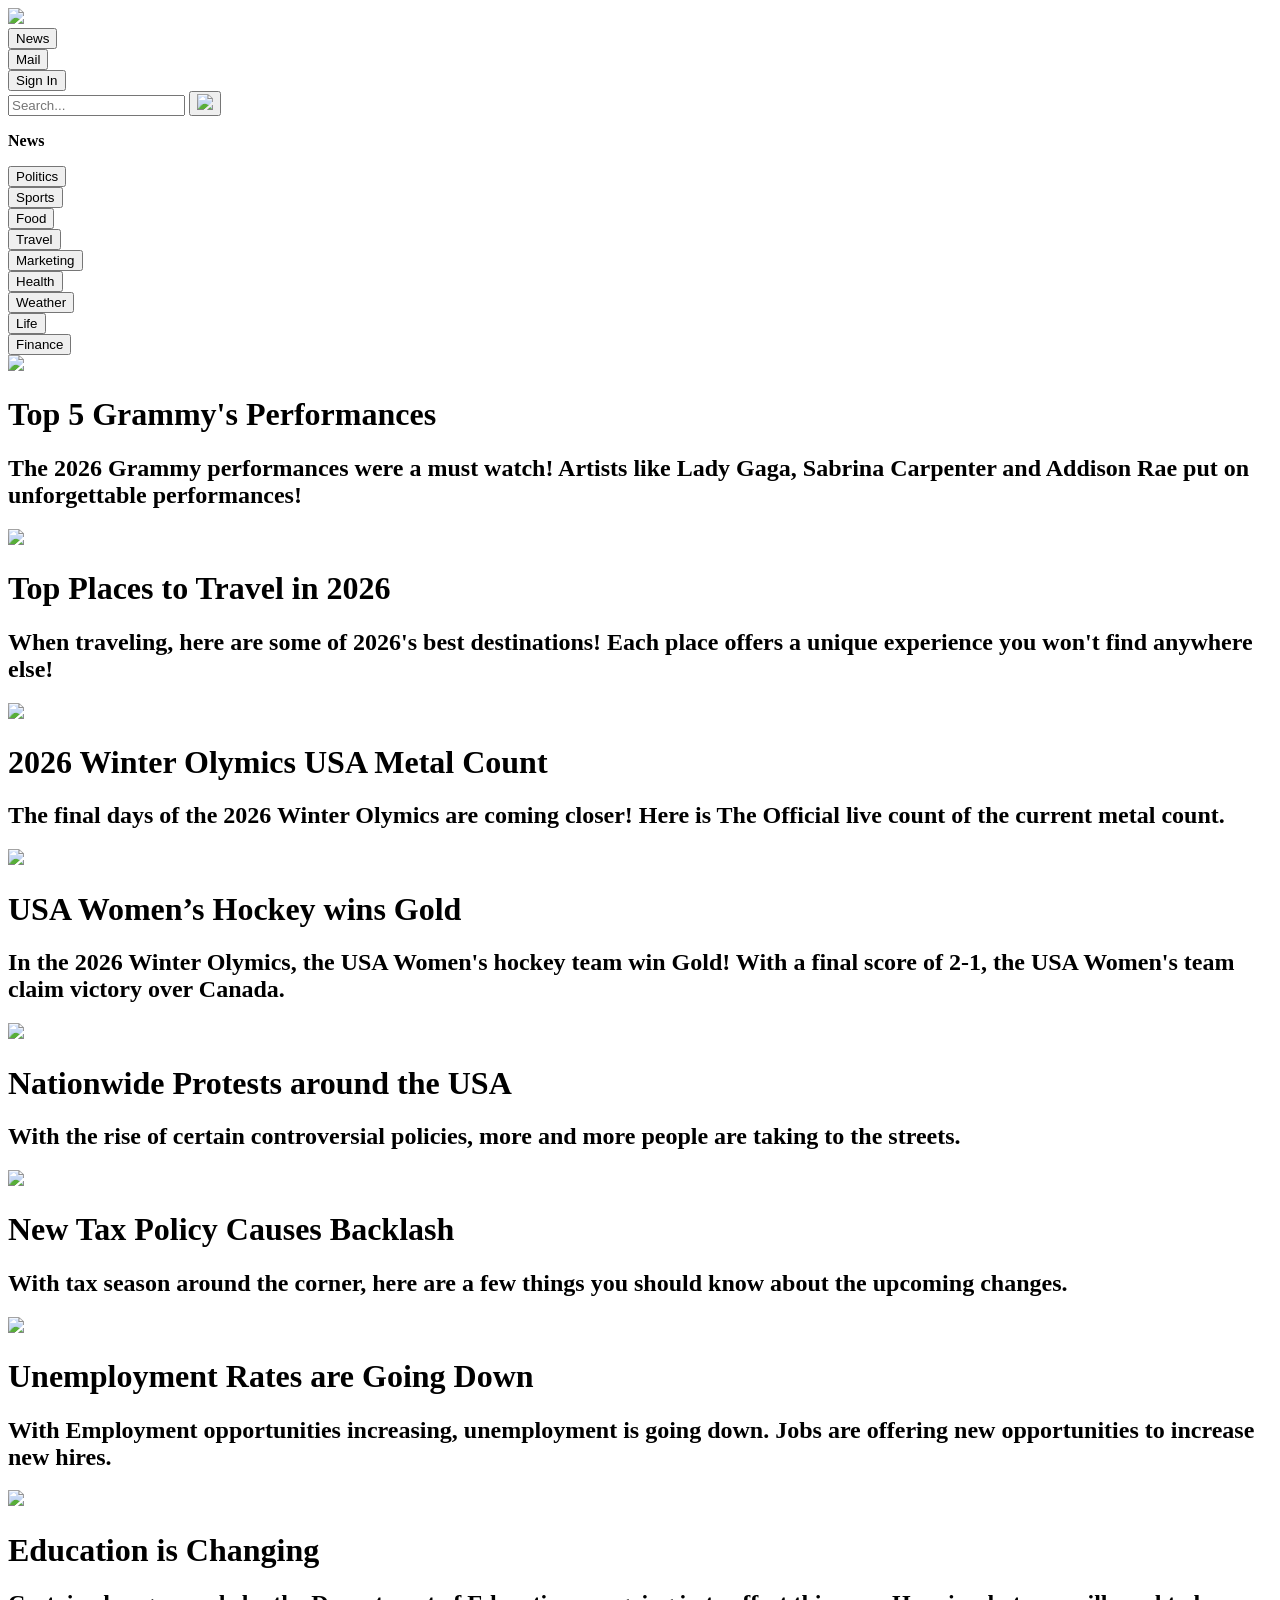
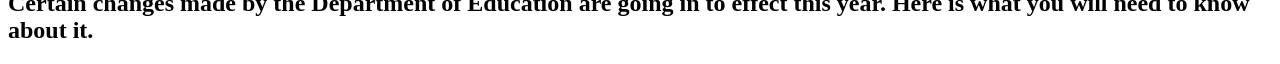
==== index.html @ b049c0b7 "Create index.html" ====
<!DOCTYPE html>
<html>
  <head>
    <meta charset="UTF-8">
    <meta name="viewport" content="width=device-width, initial-scale=1.0">
    <title>Yahoo!</title>
    <link href="style.css" rel="stylesheet" type="text/css" media="all">
 </head>
  

  
  <body>

    <div class="header"> 
        <div class="headertitle"><img src="images/yahoologo.png" height=50px></div>
        <div class="headerbutton"> <button class="button1"> News</button></div>
        <div class="headerbutton"> <button class="button1">Mail</button></div>
        <div class="headericon"><button class="button1">Sign In</button></div>
    </div>


<div class="searchbar">
        <div class="search-container">
          <input type="text" placeholder="Search...">
          <button class="button2"> <img src="images/search.png"> </button>
        </div>
</div>

            <div class="newsselection">
                    <p> <b>News</b></p>
                    
                    <button class="button3">Politics</button>
                    <br>
                    <button class="button3">Sports</button>
                    <br>
                    <button class="button3">Food</button>
                    <br>
                    <button class="button3">Travel</button>
                    <br>
                    <button class="button3">Marketing</button>
                    <br>
                    <button class="button3">Health</button>
                    <br>
                    <button class="button3">Weather</button>
                    <br>
                    <button class="button3">Life</button>
                    <br>
                    <button class="button3">Finance</button>
                    <br>
                  </div>

<div class="content">
      <div class="trendingsection">
      <div class="imagediv"> <img src="images/trending1.png"width=100%> </div>
        <div class="headingdiv"> <h1> <b> Top 5 Grammy's Performances </b></h1> </div>
         <div class="textdiv"> <h2>The 2026 Grammy performances were a must watch! Artists like Lady Gaga, Sabrina Carpenter and Addison Rae put on unforgettable performances!</h2></div>
    </div>
      <div class="trendingsection">
      <div class="imagediv"> <img src="images/trending2.png"width=100%> </div>
        <div class="headingdiv"> <h1> <b> Top Places to Travel in 2026</b></h1> </div>
        <div class="textdiv"><h2>When traveling, here are some of 2026's best destinations! Each place offers a unique experience you won't find anywhere else!</h2> </div>
    </div>
      <div class="trendingsection">
     <div class="imagediv"> <img src="images/trending3.png" width=100%> </div>
        <div class="headingdiv"> <h1> <b>2026 Winter Olymics USA Metal Count</b></h1> </div>
        <div class="textdiv"> <h2>The final days of the 2026 Winter Olymics are coming closer! Here is The Official live count of the current metal count. </h2></div>
    </div>
      <div class="trendingsection">
      <div class="imagediv"> <img src="images/trending4.png"width=100%> </div>
        <div class="headingdiv"><h1><b> USA Women’s Hockey wins Gold</b></h1></div>
        <div class="textdiv"> <h2>In the 2026 Winter Olymics, the USA Women's hockey team win Gold! With a final score of 2-1, the USA Women's team claim victory over Canada.</h2> </div>
    </div>
      <div class="trendingsection">
      <div class="imagediv"> <img src="images/trending5.png"width=100%> </div>
        <div class="headingdiv"><h1><b> Nationwide Protests around the USA</b></h1></div>
        <div class="textdiv"> <h2>With the rise of certain controversial policies, more and more people are taking to the streets.</h2> </div>
    </div>
      <div class="trendingsection">
      <div class="imagediv"> <img src="images/trending6.png"width=100%> </div>
        <div class="headingdiv"><h1><b>New Tax Policy Causes Backlash</b></h1></div>
        <div class="textdiv"> <h2>With tax season around the corner, here are a few things you should know about the upcoming changes.</h2> </div>
    </div>
      <div class="trendingsection">
      <div class="imagediv"> <img src="images/trending7.png"width=100%> </div>
      <div class="headingdiv"><h1><b>Unemployment Rates are Going Down</b></h1> </div>
        <div class="textdiv"> <h2>With Employment opportunities increasing, unemployment is going down. Jobs are offering new opportunities to increase new hires.</h2></div>
    </div>
      <div class="trendingsection">
      <div class="imagediv"> <img src="images/trending8.png"width=100%> </div>
      <div class="headingdiv"><h1><b>Education is Changing</b></h1> </div>
        <div class="textdiv"> <h2>Certain changes made by the Department of Education are going in to effect this year. Here is what you will need to know about it.</h2> </div>
            </div>

</div>








</body>

</html>
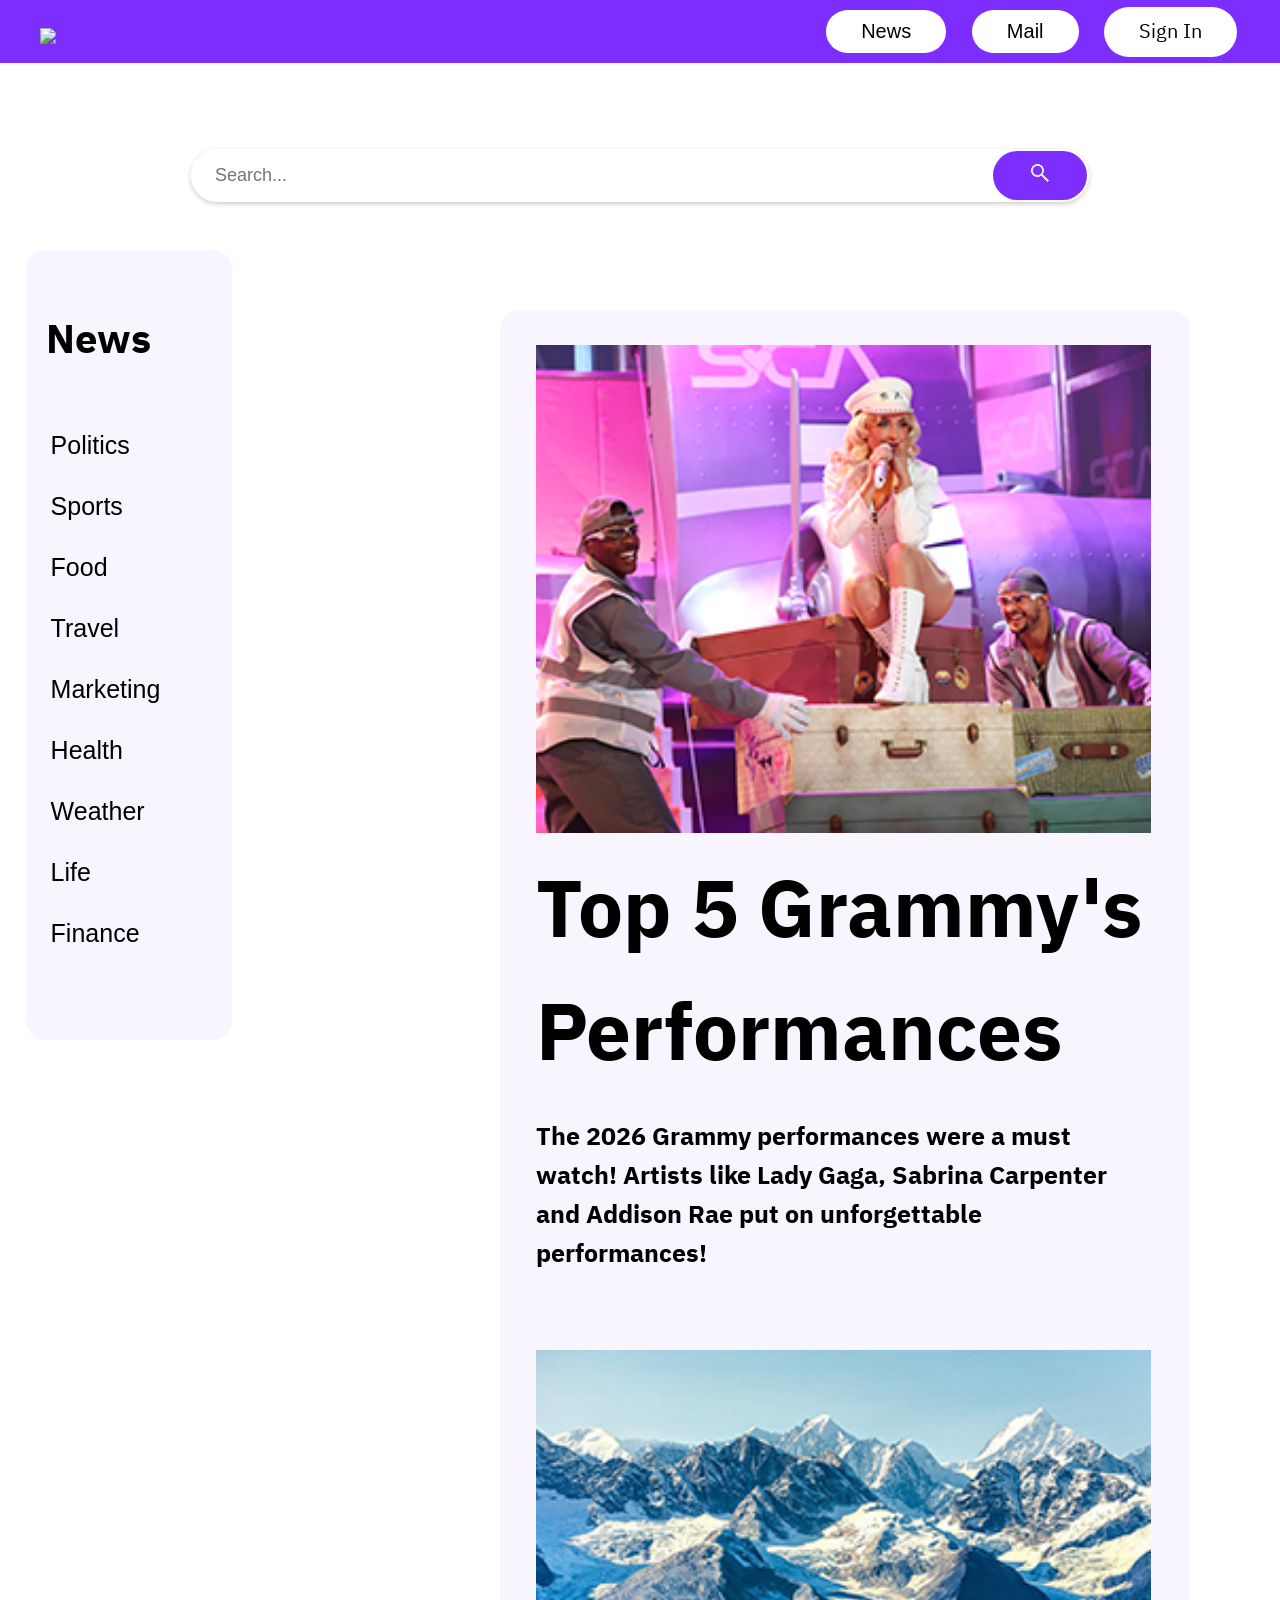
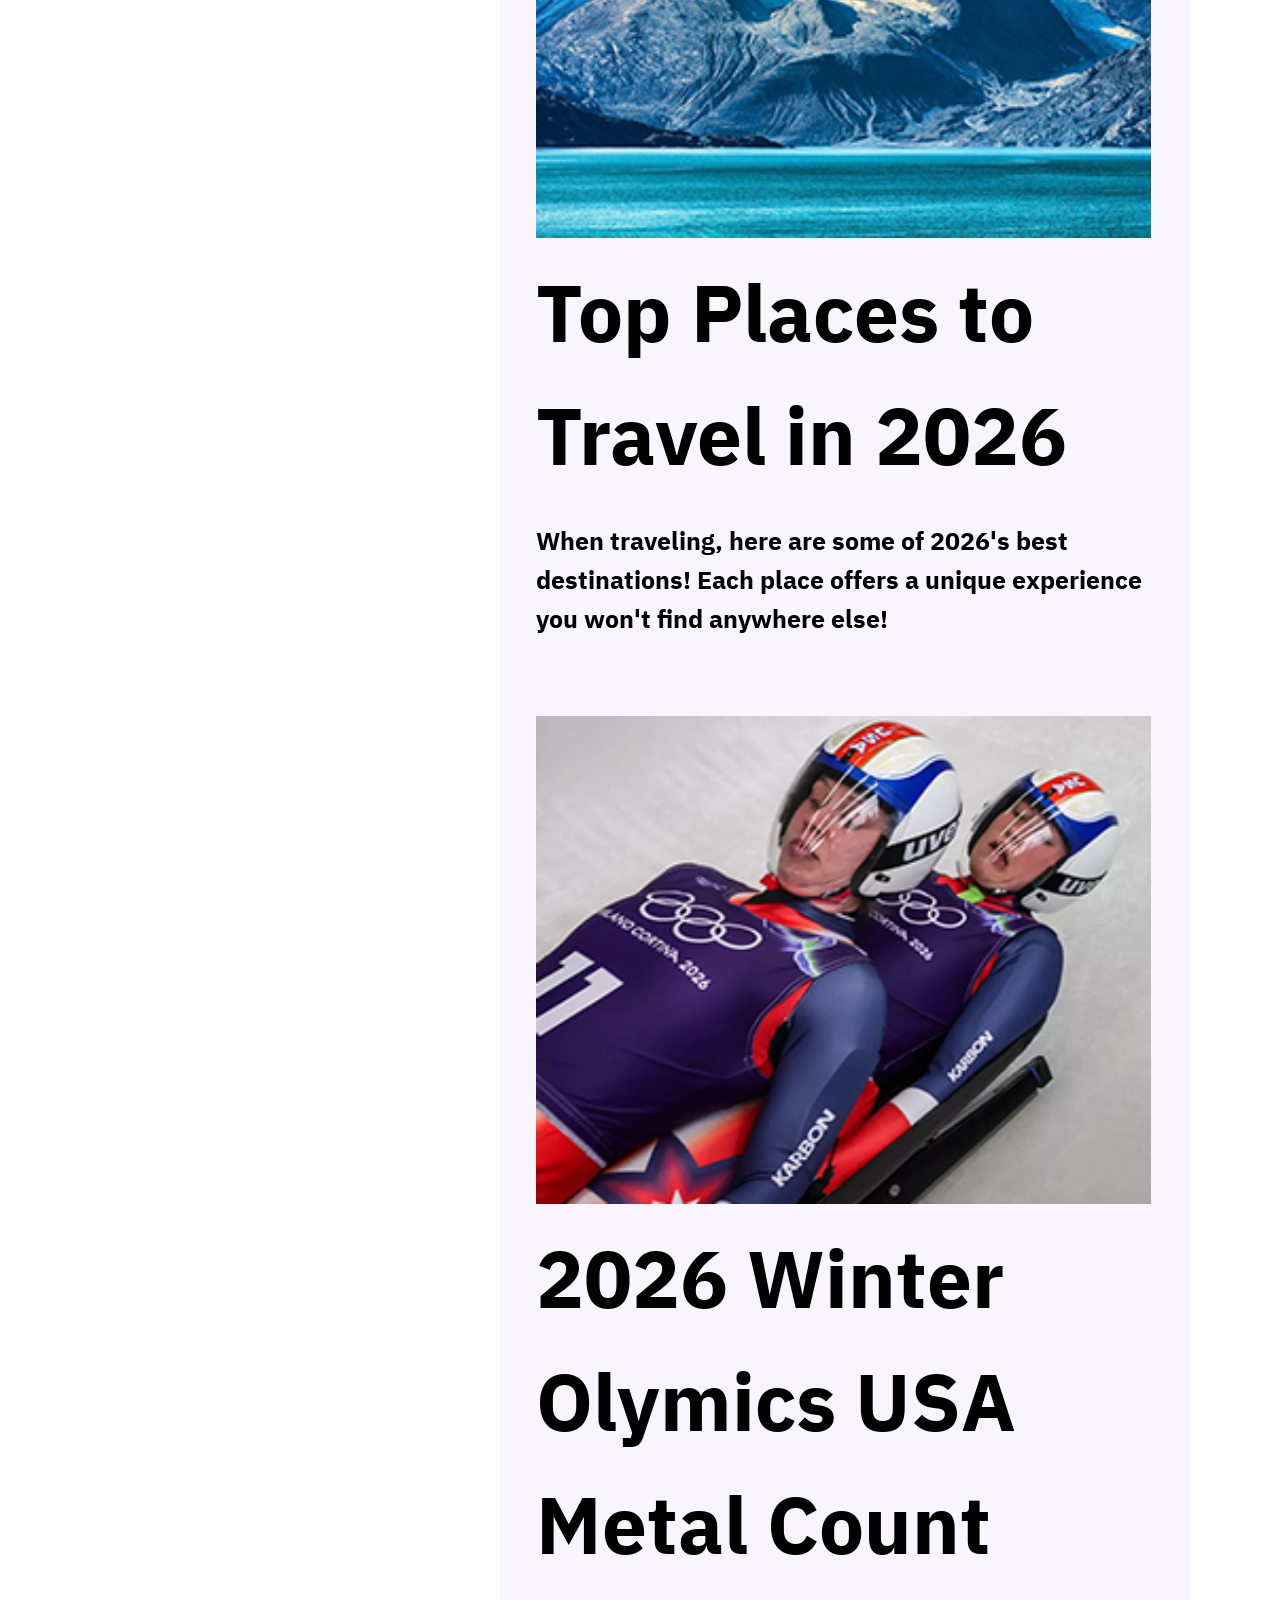
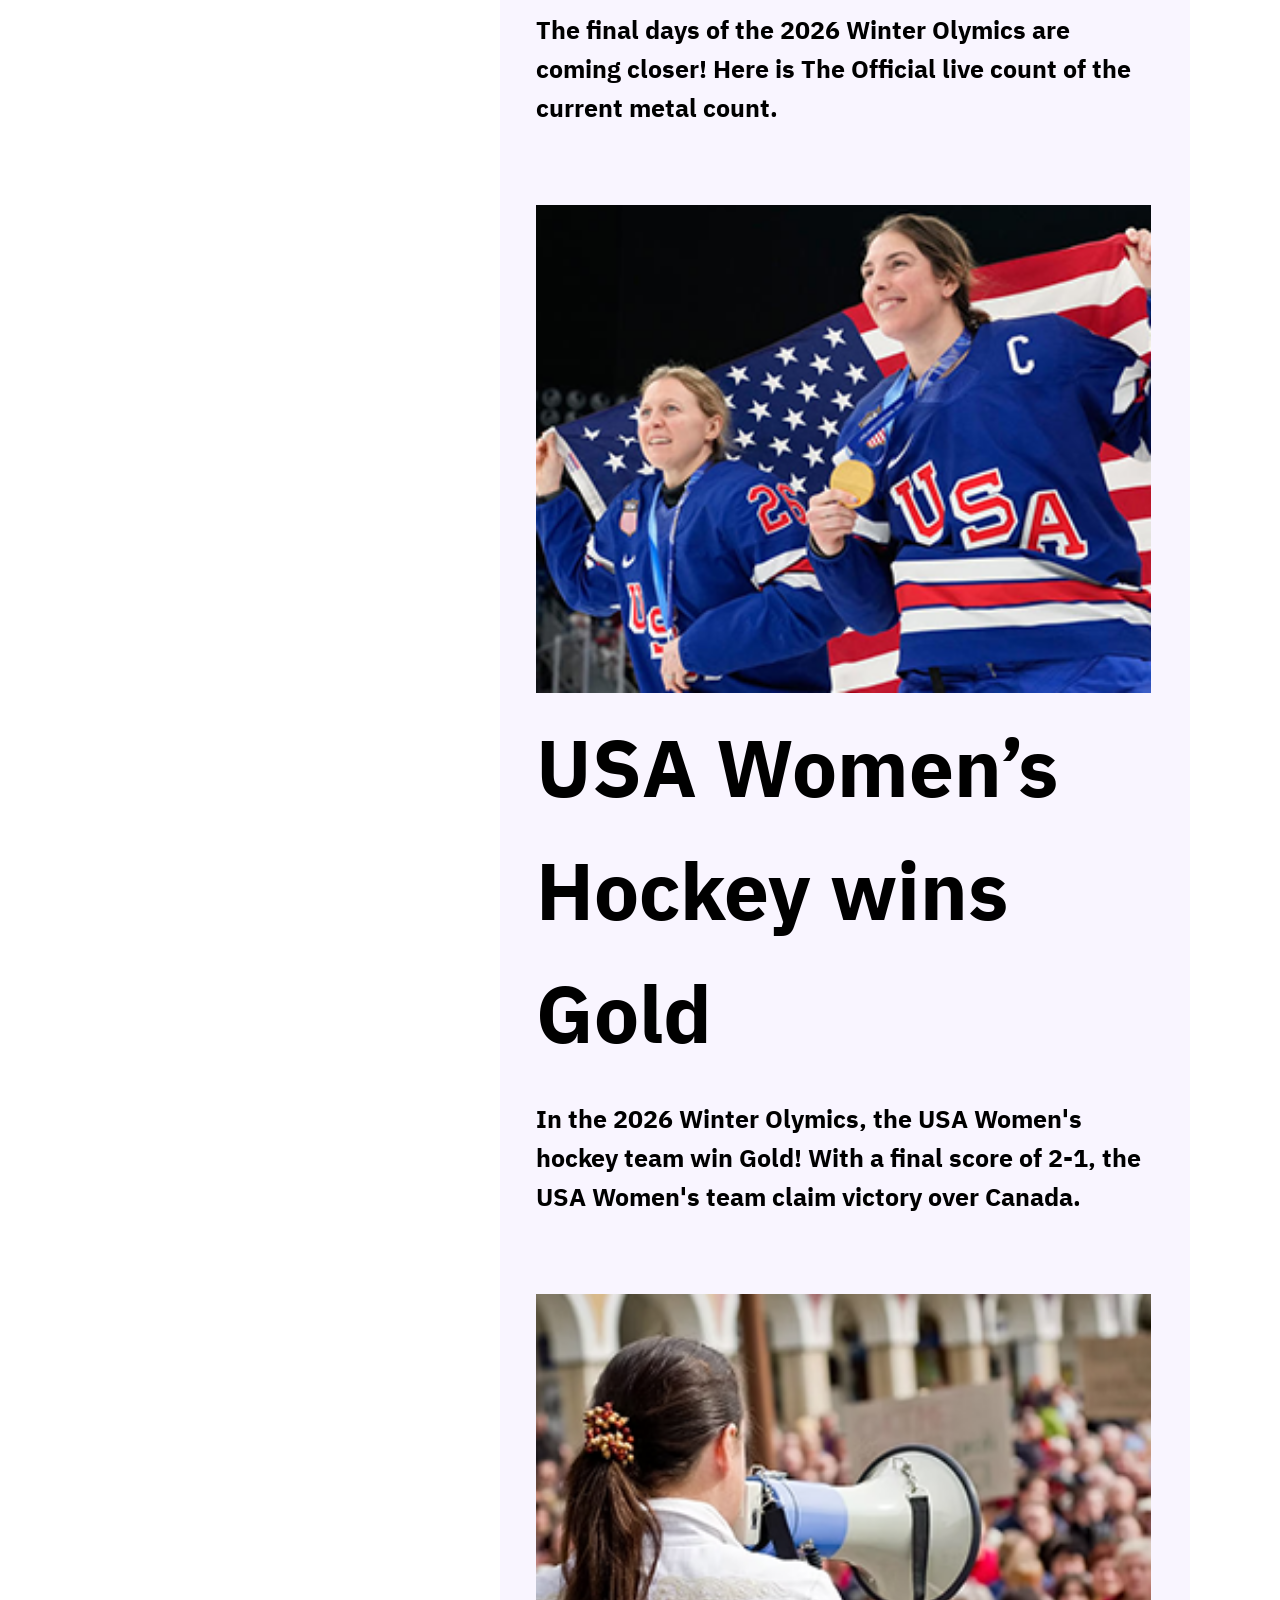
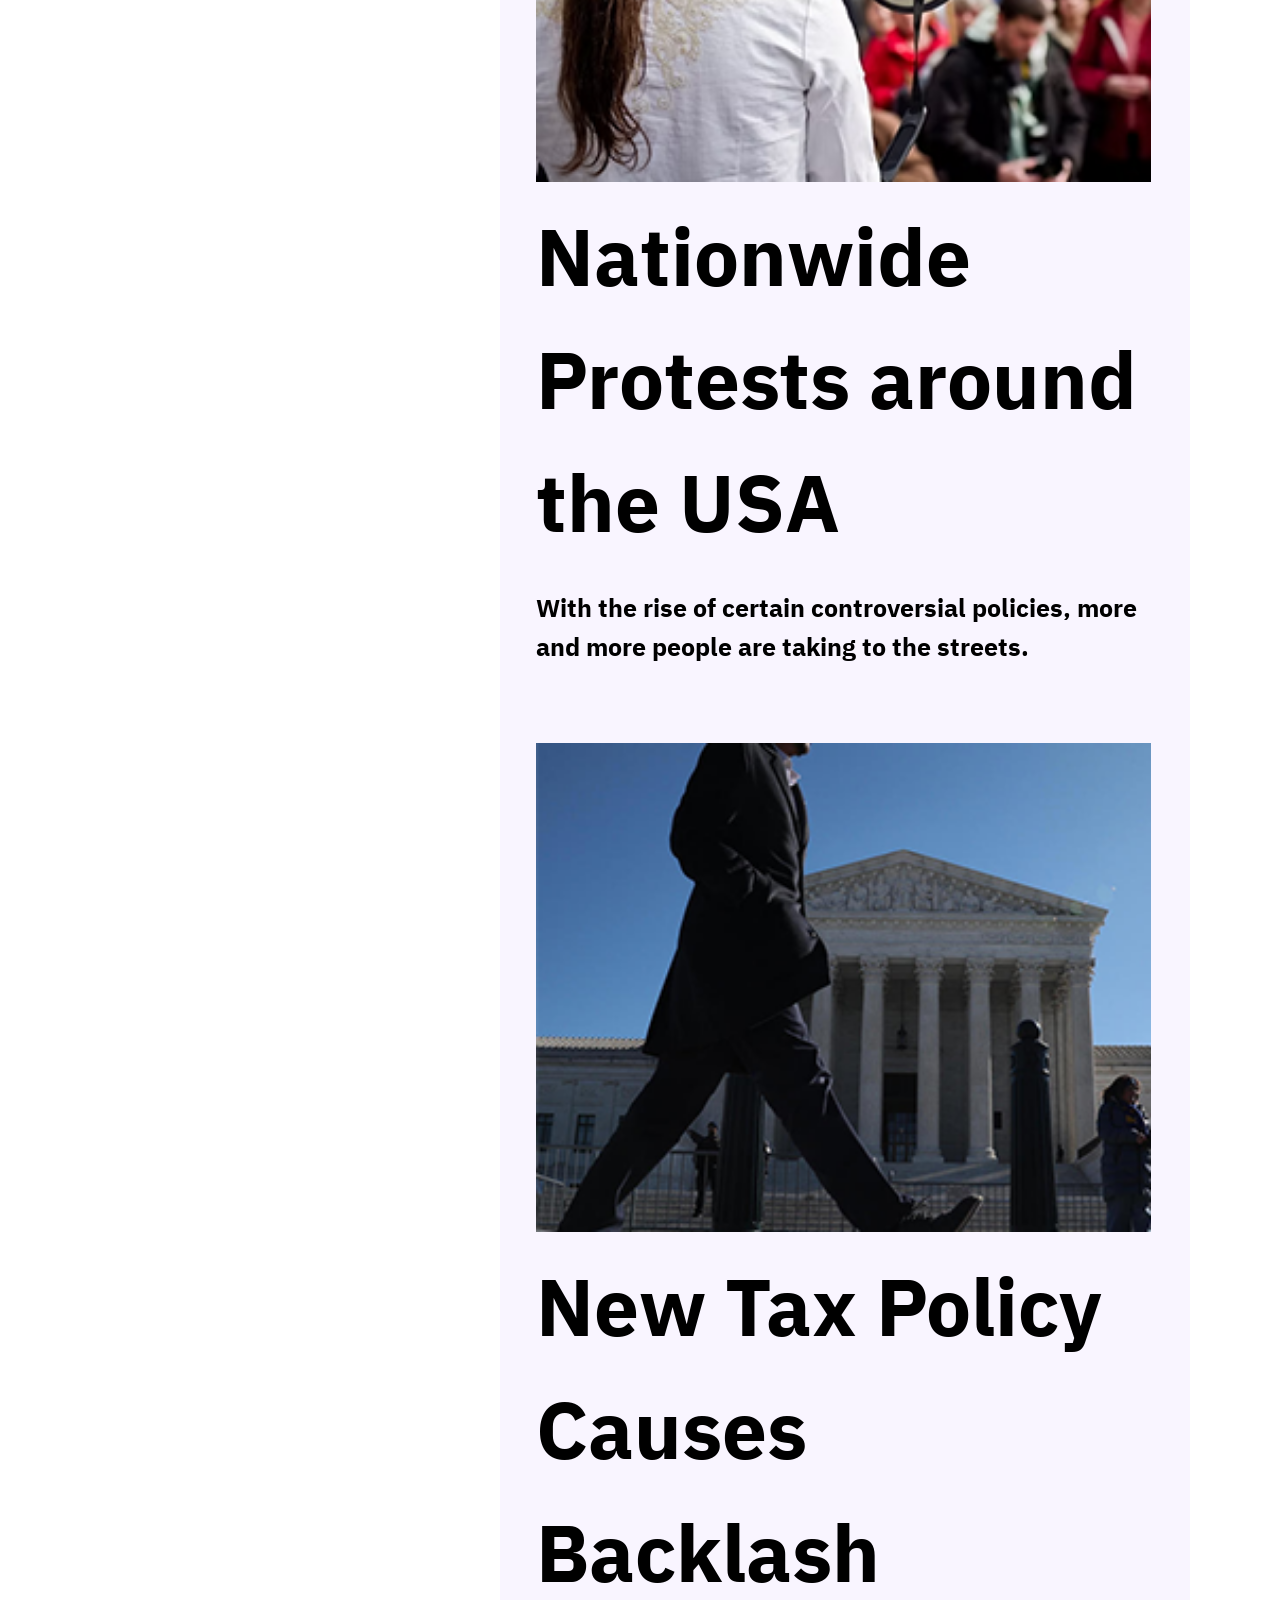
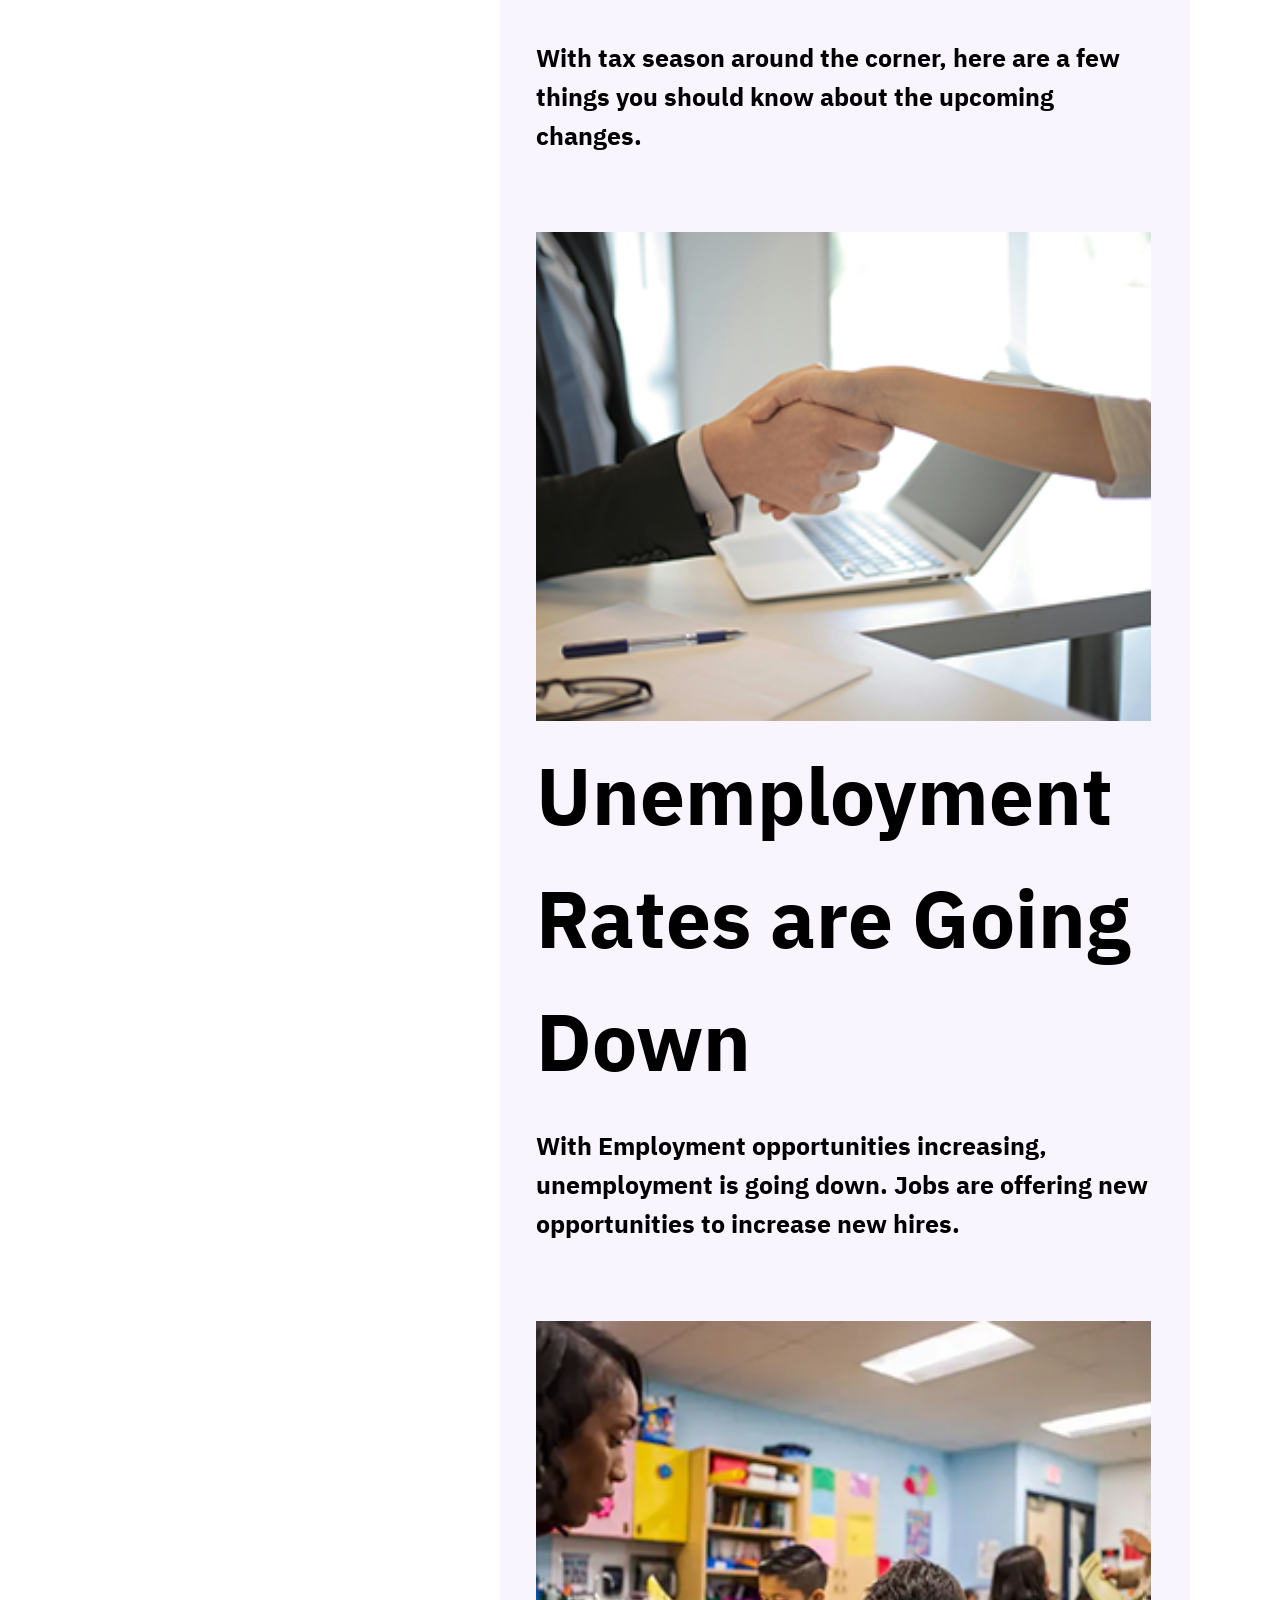
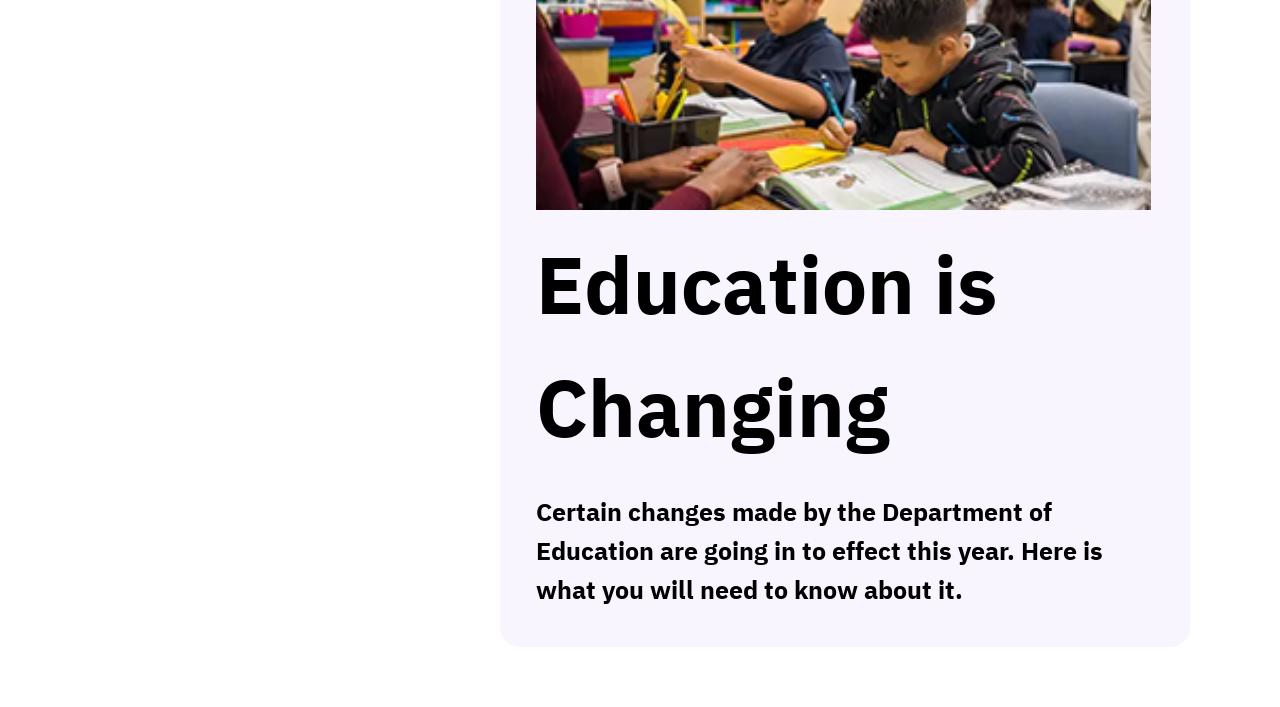
==== commit c7694089: "Replace Sign In button with a link to signup.html" ====
--- a/index.html
+++ b/index.html
@@ -1,4 +1,4 @@
-<!DOCTYPE html>
+ <!DOCTYPE html>
 <html>
   <head>
     <meta charset="UTF-8">
@@ -15,7 +15,7 @@
         <div class="headertitle"><img src="images/yahoologo.png" height=50px></div>
         <div class="headerbutton"> <button class="button1"> News</button></div>
         <div class="headerbutton"> <button class="button1">Mail</button></div>
-        <div class="headericon"><button class="button1">Sign In</button></div>
+        <div class="headericon"> <a ref= "https://github.com/l1ttle-birdy/yahoo-final/blob/main/signup.html" class="button1"> Sign In </a></div>
     </div>
 
 
@@ -102,4 +102,4 @@
 
 </body>
 
-</html>+</html>
--- a/style.css
+++ b/style.css
@@ -0,0 +1,266 @@
+@import url('https://fonts.googleapis.com/css2?family=IBM+Plex+Sans+Devanagari:wght@100;200;300;400;500;600;700&display=swap');
+
+
+body{
+	height:310%;
+	width:100%;
+	margin:0;
+	padding-bottom: 60px;
+
+	  font-family: "IBM Plex Sans Devanagari", sans-serif;
+	  font-weight: 400;
+	  font-style: normal;
+
+	background-color:white;
+}
+
+
+/* TEXT*/
+
+h1{
+	margin: 0;
+	}
+
+h2{
+	font-size:25px;
+	font-family: "IBM Plex Sans Devanagari", sans-serif;
+	font-weight: bold;
+	font-style: normal;
+	color:black;
+}
+
+				h2:hover{
+			 	color: #7D2EFF;
+			 	text-decoration: underline;
+	  			transition:0.5s;
+
+					}
+
+h3{
+	font-size:25px;
+	font-family: "IBM Plex Sans Devanagari", sans-serif;
+	font-weight: bold;
+	font-style: normal;
+	color:black;}
+
+
+.paragraph{
+	font-size: 17px;
+	font-family: "IBM Plex Sans Devanagari", sans-serif;
+	font-weight: 400;
+	font-style: normal;
+}
+
+/*HEADER*/
+
+
+.header{
+	position:fixed;
+	background-color: #7D2EFF;
+	height:7vh;
+	width:100%;
+
+	z-index:1000;
+
+	display:flex;
+	flex-wrap:nowrap;
+}
+
+		.headertitle{
+			margin-left: 40px;
+			align-content: center;
+
+			font-size: 40px;
+			flex-grow:9;
+
+		}
+
+		.headerbutton{
+			align-content: center;
+
+
+			flex-grow:0.3;
+
+		}
+
+		.headericon{
+			align-content: center;
+
+			flex-grow:0.5;
+
+		}
+
+					.button1{
+						font-size: 20px;
+						border:none;
+						padding:10px 35px 10px 35px;
+						background-color: white;
+						border-radius:45px;
+					}
+
+
+				.button1:hover{
+					background-color:#A571FF;
+					color:white;
+					transition:0.5s}
+
+
+/*Search bar*/
+
+
+.searchbar {
+	height:250px;
+	flex: 1;
+	display: flex;
+	justify-content: center; 
+	align-items: center; 
+}
+
+.search-container{
+	position: relative;
+	display: flex;
+	flex-wrap:nowrap;
+
+	align-content: center;
+	margin-top:100px;
+	background-color: white;
+
+	border-radius: 30px;
+
+	box-shadow:0px 2px 5px rgba(0, 0, 0, 0.2);
+}
+
+.search-container input{
+	width:850px;
+	font-size:18px;
+	padding:16px 24px;
+	border-radius: 30px;
+	border:none;
+
+}
+
+
+					.button2{
+						position: absolute;
+						margin-top:2px;
+						margin-right:2px;
+						right: 0;   
+						font-size: 20px;
+						border:none;
+						padding:10px 35px 10px 35px;
+						background-color: #7D2EFF;
+						border-radius:45px;
+					}
+					
+
+/*Nav bar AND News Section */
+
+
+.content{
+		background-color: #F9F5FF;
+		border-radius: 20px;
+		margin-top: 60px;
+	height:auto;
+	width:auto;
+	padding-top:20px;
+margin-left: 500px;
+margin-right:7%;
+	display:flex;
+	flex-wrap: wrap;
+	padding-left:2%;
+	gap:25px;
+	
+}
+
+
+					.newsselection{ 
+						position: fixed;
+						left: 2%;
+
+						padding: 20px;
+					background-color: #F9F5FF;
+
+					height: 750px;
+					width: 13%;
+
+					border-radius: 20px;
+
+					font-size: 40px;
+					}
+
+
+							.imagediv{
+								width:110%;
+								}
+
+								.headingdiv{
+								width:110%;
+								}
+
+
+								.textdiv{
+								width:110%;
+								}
+
+
+		.trendingsection{
+			align-content: center;
+
+			padding:15px 15px 15px 10px;
+			
+
+			height:auto;
+			width:300px;
+			border-radius:10px;
+
+			font-size: 40px;
+			flex-grow:2;
+
+			margin-right: 80px;
+
+		}
+
+
+
+					.button3{
+						width:100%;
+					border:none;
+					margin-left:0;
+					margin-top:5px;
+
+					text-align: left;
+					font-size: 25px;
+					padding:10px 5px 10px 5px;
+					background-color: #F9F5FF;
+					border-radius:10px;
+
+					}
+
+						.button3:hover {
+							background-color: #7D2EFF;
+	  						color: white;
+
+	  						transition:0.5s;
+						}
+
+
+
+@media screen and (max-width: 1080px) {
+
+	.content{
+		margin-left: 250px;
+		margin-right:7%;
+	}
+
+}
+
+
+@media screen and (max-width: 800px) {
+.search-container input{
+	width:350px;}
+
+				.newsselection{ 
+					width: 24%;
+					}
+	
+}
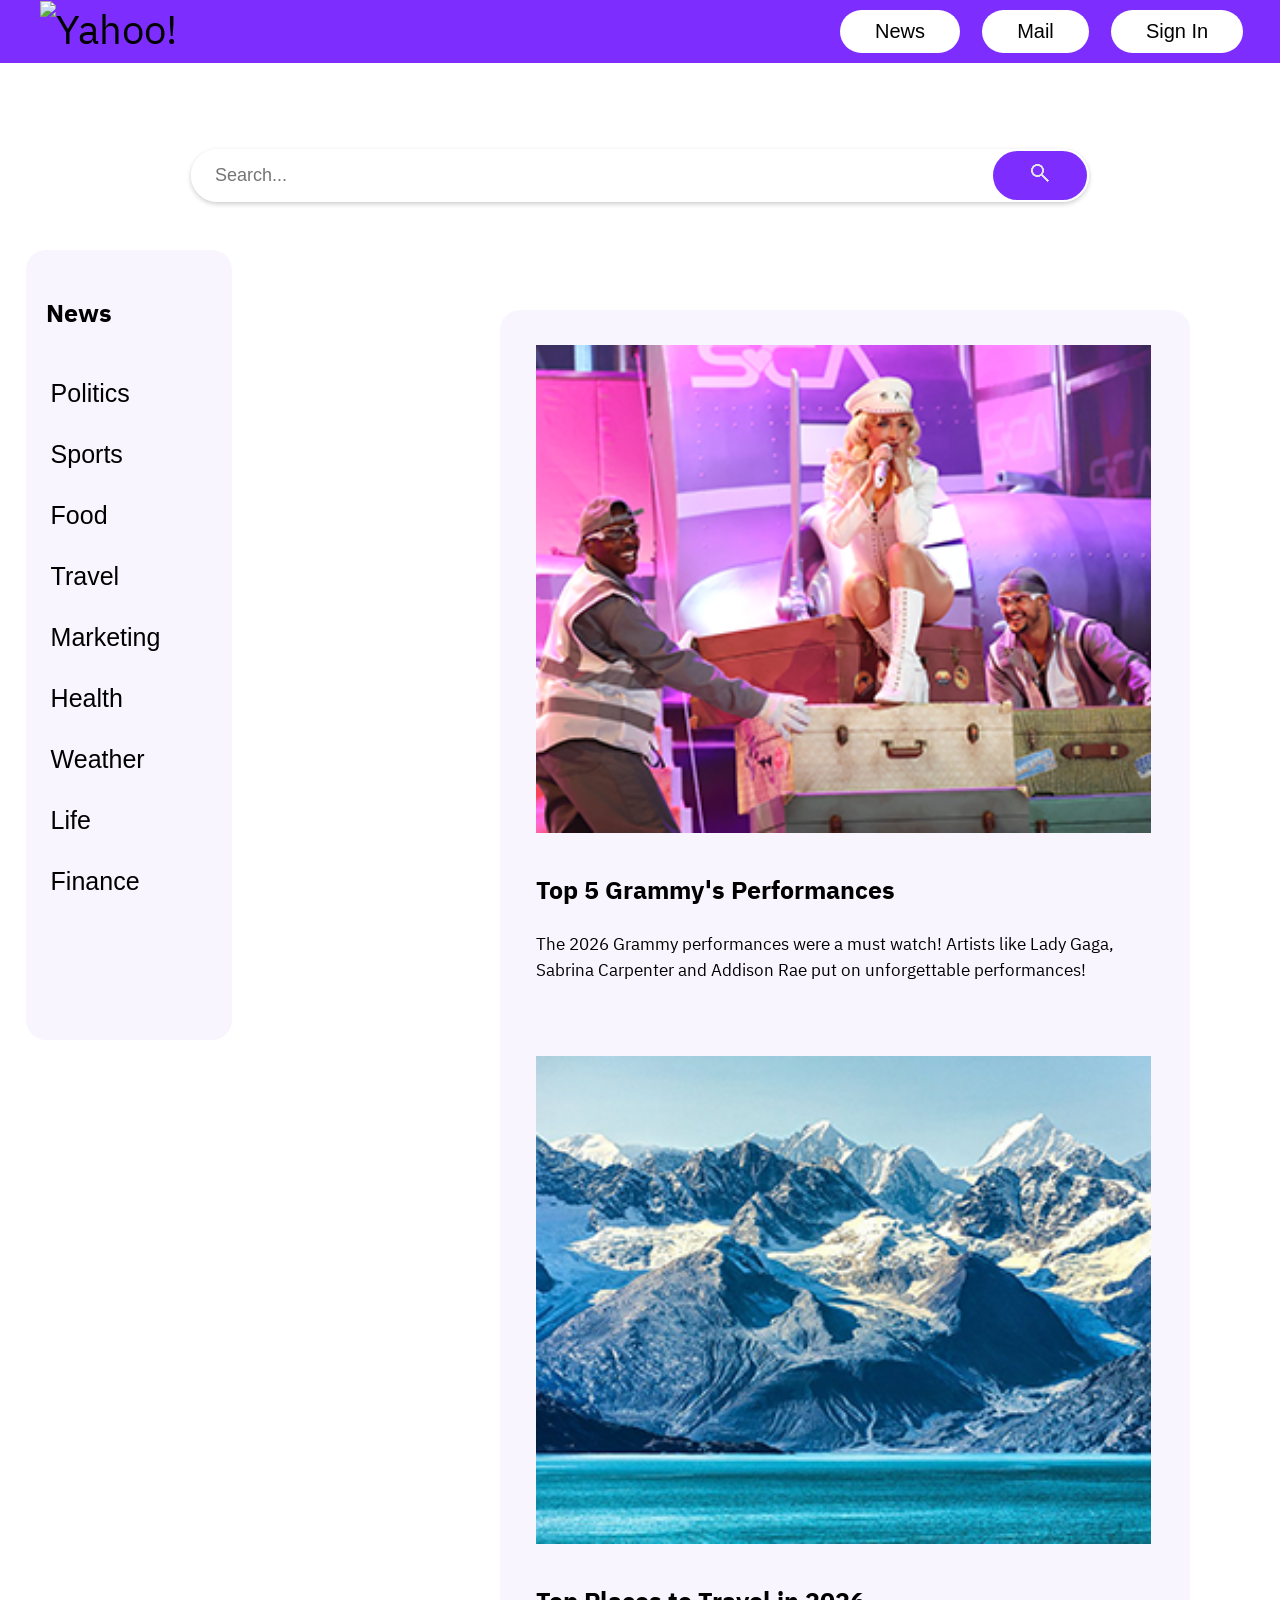
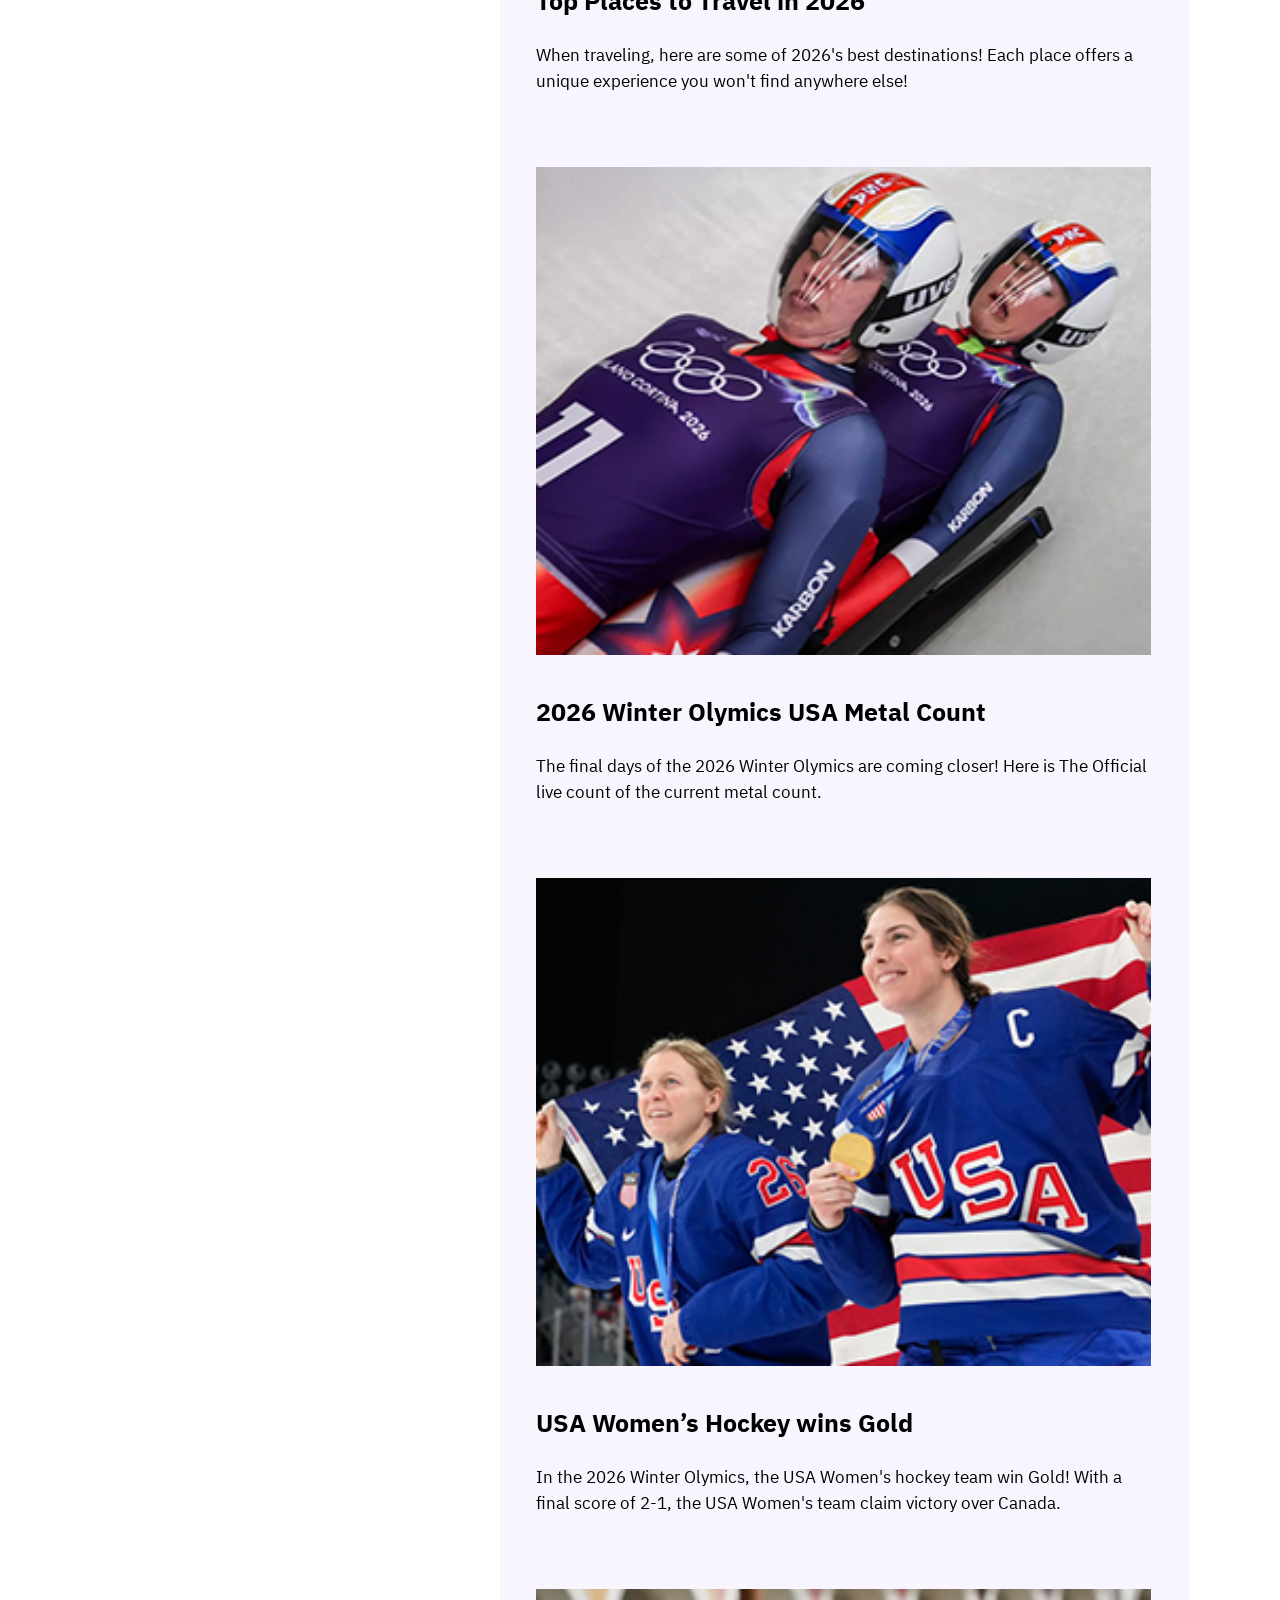
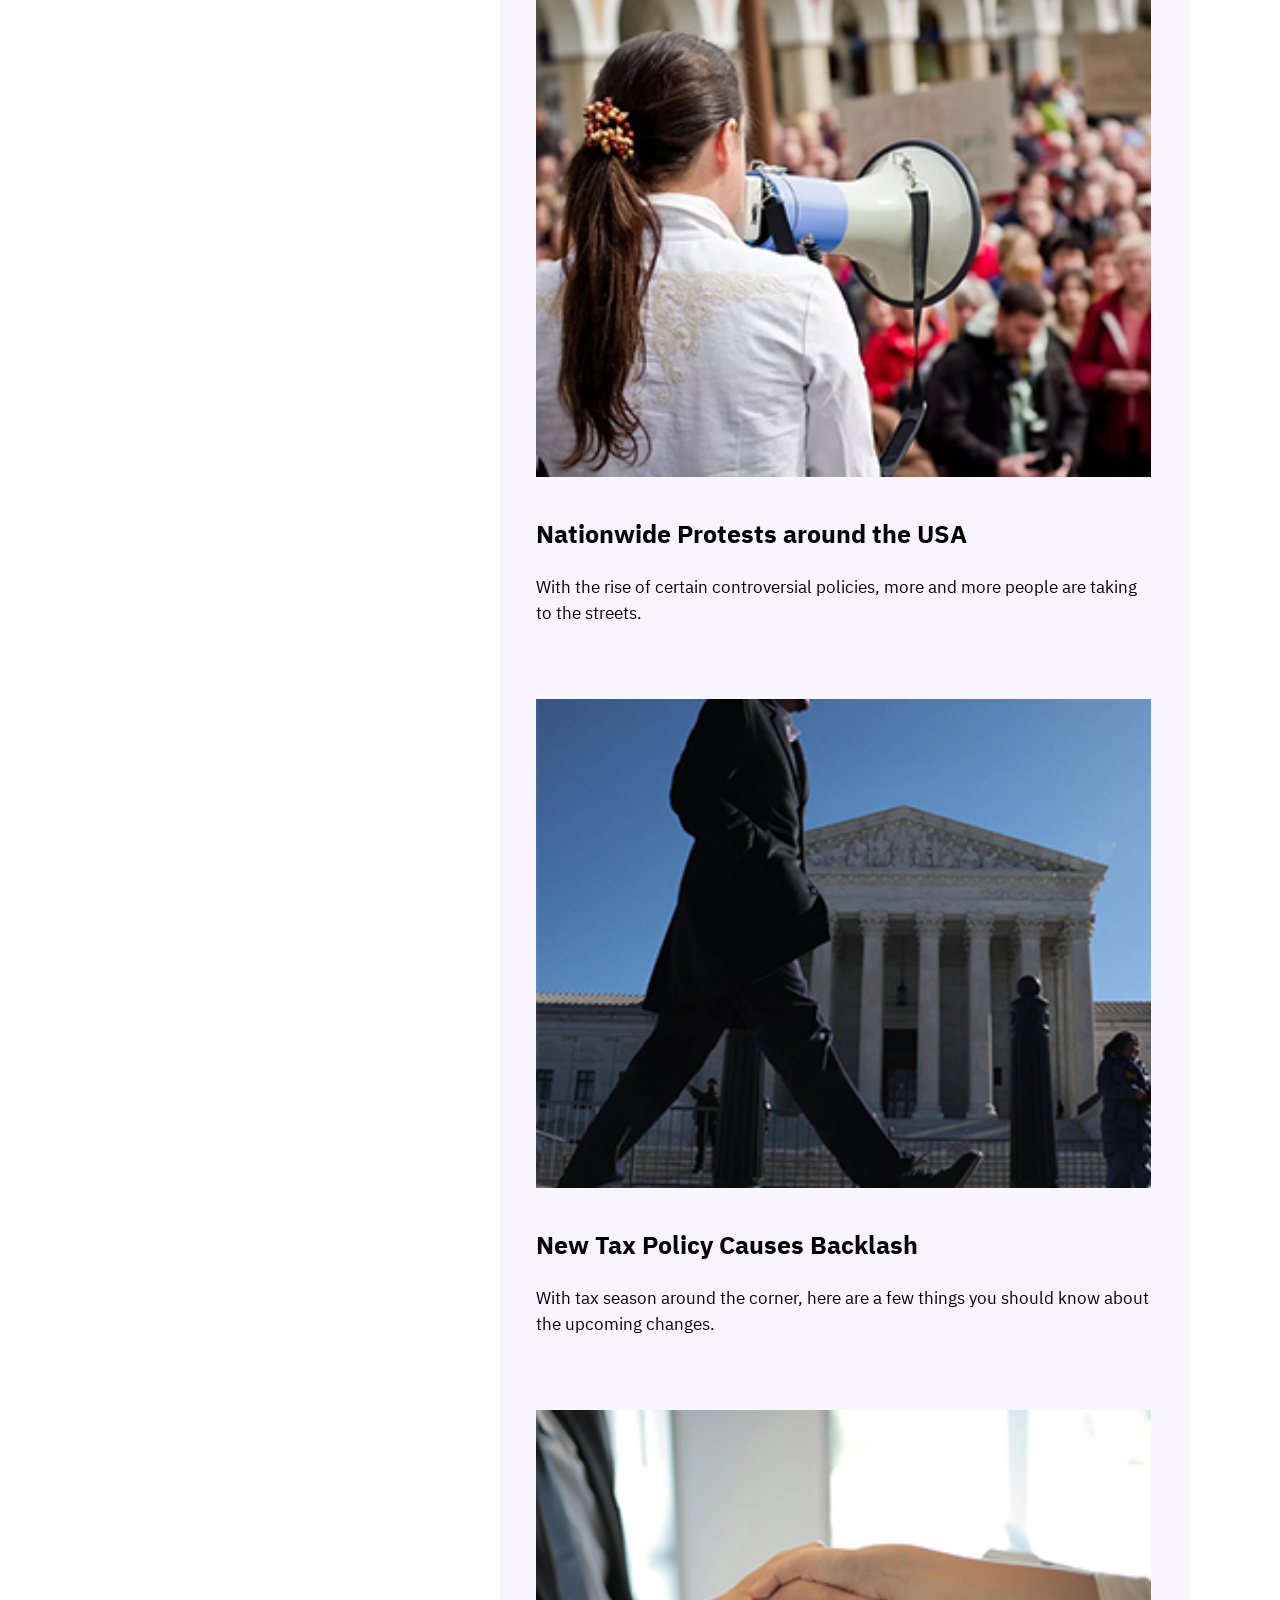
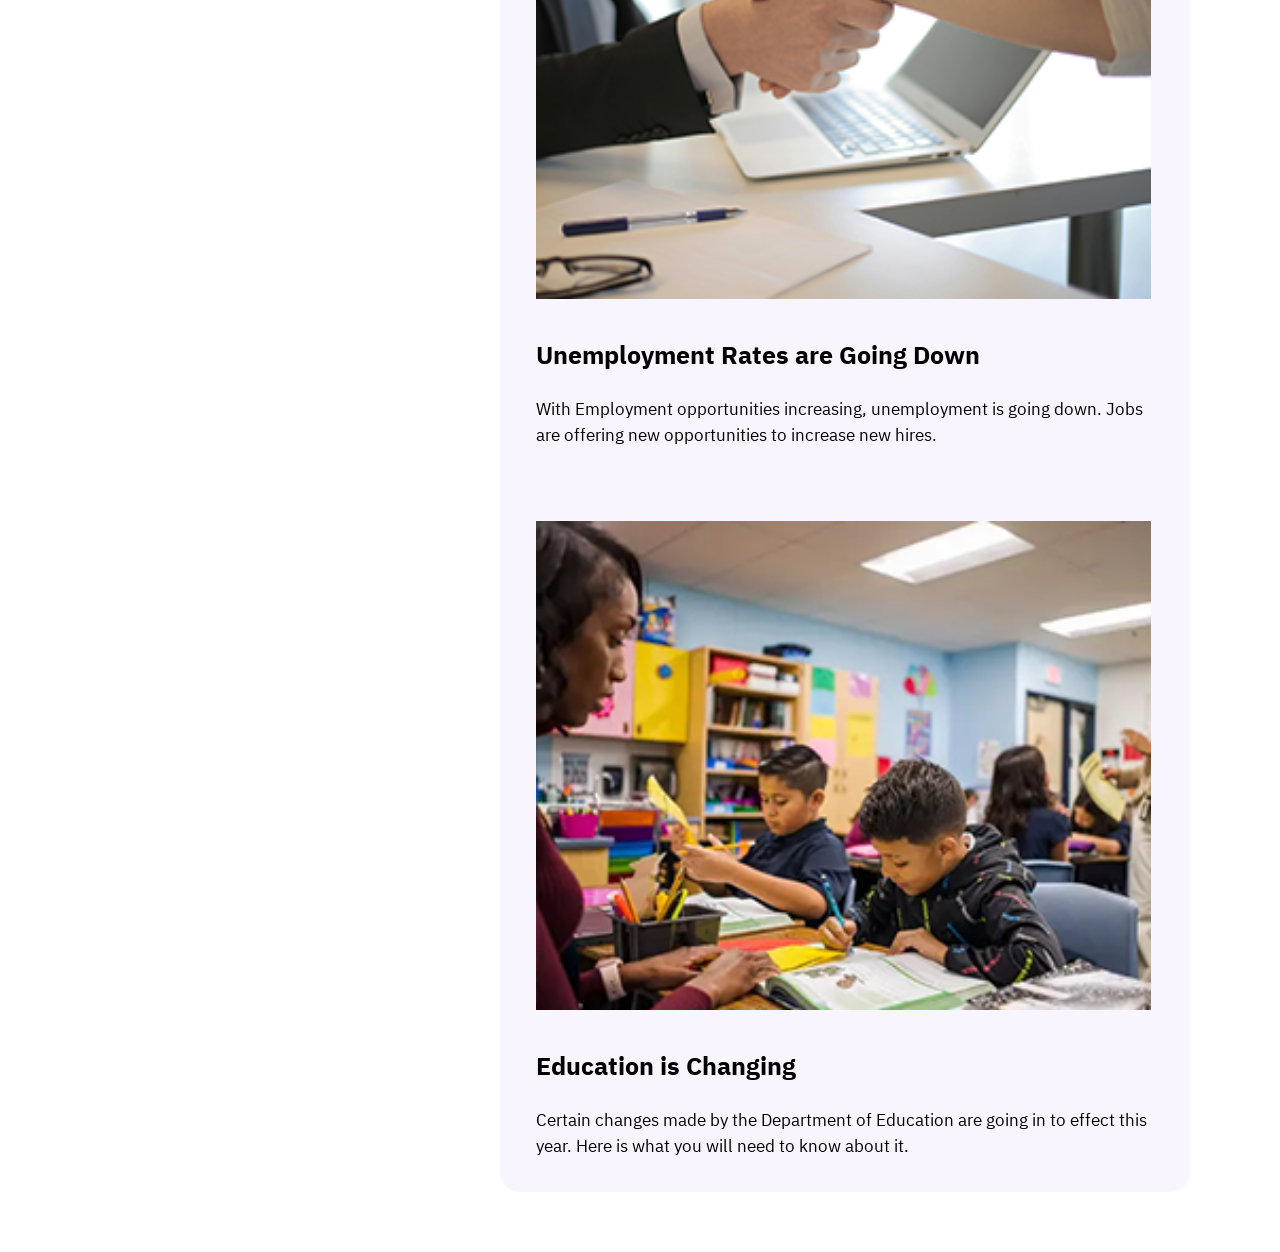
==== commit d6b56f0b: "Refactor index.html for improved semantics and structure" ====
--- a/index.html
+++ b/index.html
@@ -1,4 +1,4 @@
- <!DOCTYPE html>
+<!DOCTYPE html>
 <html>
   <head>
     <meta charset="UTF-8">
@@ -6,90 +6,161 @@
     <title>Yahoo!</title>
     <link href="style.css" rel="stylesheet" type="text/css" media="all">
  </head>
-  
-
-  
-  <body>
+<body>
 
     <div class="header"> 
-        <div class="headertitle"><img src="images/yahoologo.png" height=50px></div>
+        <div class="headertitle"><img src="images/yahoologo.png" alt="Yahoo!"></div>
         <div class="headerbutton"> <button class="button1"> News</button></div>
         <div class="headerbutton"> <button class="button1">Mail</button></div>
-        <div class="headericon"> <a ref= "https://github.com/l1ttle-birdy/yahoo-final/blob/main/signup.html" class="button1"> Sign In </a></div>
+        <div class="headericon"><button class="button1">Sign In</button></div>
     </div>
 
 
 <div class="searchbar">
-        <div class="search-container">
-          <input type="text" placeholder="Search...">
-          <button class="button2"> <img src="images/search.png"> </button>
-        </div>
+    <div class="search-container">
+        <input type="text" placeholder="Search...">
+          <button class="button2"> <img src="images/search.png" alt="Search"> </button>
+    </div>
 </div>
 
-            <div class="newsselection">
-                    <p> <b>News</b></p>
+    <div class="newsselection">
+        <h3>News</h3>
                     
-                    <button class="button3">Politics</button>
-                    <br>
-                    <button class="button3">Sports</button>
-                    <br>
-                    <button class="button3">Food</button>
-                    <br>
-                    <button class="button3">Travel</button>
-                    <br>
-                    <button class="button3">Marketing</button>
-                    <br>
-                    <button class="button3">Health</button>
-                    <br>
-                    <button class="button3">Weather</button>
-                    <br>
-                    <button class="button3">Life</button>
-                    <br>
-                    <button class="button3">Finance</button>
-                    <br>
-                  </div>
+            <button class="button3">
+              Politics
+            </button>
+                  
+            <button class="button3">
+              Sports
+            </button>
+                 
+            <button class="button3">
+              Food
+            </button>
+                    
+            <button class="button3">
+              Travel
+            </button>
+                    
+            <button class="button3">
+              Marketing
+            </button>
+                    
+            <button class="button3">
+              Health
+            </button>
+                    
+            <button class="button3">
+              Weather
+            </button>
+                    
+            <button class="button3">
+              Life
+            </button>
+                    
+            <button class="button3">
+              Finance
+            </button>
+                    
+    </div>
 
 <div class="content">
+  
+    <div class="trendingsection">
+      <div class="imagediv"> 
+          <img src="images/trending1.png" width=100%> 
+      </div>
+        <div class="headingdiv">
+           <h2> Top 5 Grammy's Performances</h2> 
+        </div>
+         <div class="textdiv"> 
+            <p class="paragraph">The 2026 Grammy performances were a must watch! Artists like Lady Gaga, Sabrina Carpenter and Addison Rae put on unforgettable performances!</p>
+          </div>
+    </div>
+
+    <div class="trendingsection">
+      <div class="imagediv"> 
+        <img src="images/trending2.png" width=100%> 
+      </div>
+        <div class="headingdiv"> 
+          <h2>Top Places to Travel in 2026</h2>
+        </div>
+        <div class="textdiv">
+          <p class="paragraph">When traveling, here are some of 2026's best destinations! Each place offers a unique experience you won't find anywhere else!</p> 
+        </div>
+    </div>
+
+    <div class="trendingsection">
+      <div class="imagediv"> 
+        <img src="images/trending3.png" width=100%> 
+      </div>
+        <div class="headingdiv"> 
+          <h2>2026 Winter Olymics USA Metal Count</h2>
+        </div>
+        <div class="textdiv"> 
+          <p class="paragraph">The final days of the 2026 Winter Olymics are coming closer! Here is The Official live count of the current metal count. </p>
+        </div>
+    </div>
+
+    <div class="trendingsection">
+      <div class="imagediv"> 
+        <img src="images/trending4.png" width=100%> 
+      </div>
+        <div class="headingdiv">
+          <h2>USA Women’s Hockey wins Gold</h2>
+        </div>
+        <div class="textdiv"> 
+          <p class="paragraph">In the 2026 Winter Olymics, the USA Women's hockey team win Gold! With a final score of 2-1, the USA Women's team claim victory over Canada.</p> 
+        </div>
+    </div>
+
       <div class="trendingsection">
-      <div class="imagediv"> <img src="images/trending1.png"width=100%> </div>
-        <div class="headingdiv"> <h1> <b> Top 5 Grammy's Performances </b></h1> </div>
-         <div class="textdiv"> <h2>The 2026 Grammy performances were a must watch! Artists like Lady Gaga, Sabrina Carpenter and Addison Rae put on unforgettable performances!</h2></div>
+      <div class="imagediv"> 
+        <img src="images/trending5.png" width=100%> 
+      </div>
+        <div class="headingdiv">
+          <h2>Nationwide Protests around the USA</h2>
+        </div>
+        <div class="textdiv"> 
+          <p class="paragraph">With the rise of certain controversial policies, more and more people are taking to the streets.</p>
+        </div>
     </div>
-      <div class="trendingsection">
-      <div class="imagediv"> <img src="images/trending2.png"width=100%> </div>
-        <div class="headingdiv"> <h1> <b> Top Places to Travel in 2026</b></h1> </div>
-        <div class="textdiv"><h2>When traveling, here are some of 2026's best destinations! Each place offers a unique experience you won't find anywhere else!</h2> </div>
+
+    <div class="trendingsection">
+      <div class="imagediv"> 
+        <img src="images/trending6.png" width=100%> 
+      </div>
+        <div class="headingdiv">
+          <h2>New Tax Policy Causes Backlash</h2>
+        </div>
+        <div class="textdiv"> 
+          <p class="paragraph">With tax season around the corner, here are a few things you should know about the upcoming changes.</p>
+        </div>
     </div>
-      <div class="trendingsection">
-     <div class="imagediv"> <img src="images/trending3.png" width=100%> </div>
-        <div class="headingdiv"> <h1> <b>2026 Winter Olymics USA Metal Count</b></h1> </div>
-        <div class="textdiv"> <h2>The final days of the 2026 Winter Olymics are coming closer! Here is The Official live count of the current metal count. </h2></div>
+
+    <div class="trendingsection">
+      <div class="imagediv"> 
+        <img src="images/trending7.png" width=100%> 
+      </div>
+      <div class="headingdiv">
+        <h2>Unemployment Rates are Going Down</h2>
+      </div>
+      <div class="textdiv"> 
+        <p class="paragraph">With Employment opportunities increasing, unemployment is going down. Jobs are offering new opportunities to increase new hires.</p>
+      </div>
     </div>
-      <div class="trendingsection">
-      <div class="imagediv"> <img src="images/trending4.png"width=100%> </div>
-        <div class="headingdiv"><h1><b> USA Women’s Hockey wins Gold</b></h1></div>
-        <div class="textdiv"> <h2>In the 2026 Winter Olymics, the USA Women's hockey team win Gold! With a final score of 2-1, the USA Women's team claim victory over Canada.</h2> </div>
+
+    <div class="trendingsection">
+      <div class="imagediv"> 
+        <img src="images/trending8.png" width=100%> 
+      </div>
+      <div class="headingdiv">
+        <h2>Education is Changing</h2>
+      </div>
+      <div class="textdiv"> 
+        <p class="paragraph">Certain changes made by the Department of Education are going in to effect this year. Here is what you will need to know about it.</p>
+      </div>
     </div>
-      <div class="trendingsection">
-      <div class="imagediv"> <img src="images/trending5.png"width=100%> </div>
-        <div class="headingdiv"><h1><b> Nationwide Protests around the USA</b></h1></div>
-        <div class="textdiv"> <h2>With the rise of certain controversial policies, more and more people are taking to the streets.</h2> </div>
-    </div>
-      <div class="trendingsection">
-      <div class="imagediv"> <img src="images/trending6.png"width=100%> </div>
-        <div class="headingdiv"><h1><b>New Tax Policy Causes Backlash</b></h1></div>
-        <div class="textdiv"> <h2>With tax season around the corner, here are a few things you should know about the upcoming changes.</h2> </div>
-    </div>
-      <div class="trendingsection">
-      <div class="imagediv"> <img src="images/trending7.png"width=100%> </div>
-      <div class="headingdiv"><h1><b>Unemployment Rates are Going Down</b></h1> </div>
-        <div class="textdiv"> <h2>With Employment opportunities increasing, unemployment is going down. Jobs are offering new opportunities to increase new hires.</h2></div>
-    </div>
-      <div class="trendingsection">
-      <div class="imagediv"> <img src="images/trending8.png"width=100%> </div>
-      <div class="headingdiv"><h1><b>Education is Changing</b></h1> </div>
-        <div class="textdiv"> <h2>Certain changes made by the Department of Education are going in to effect this year. Here is what you will need to know about it.</h2> </div>
-            </div>
 
 </div>
 
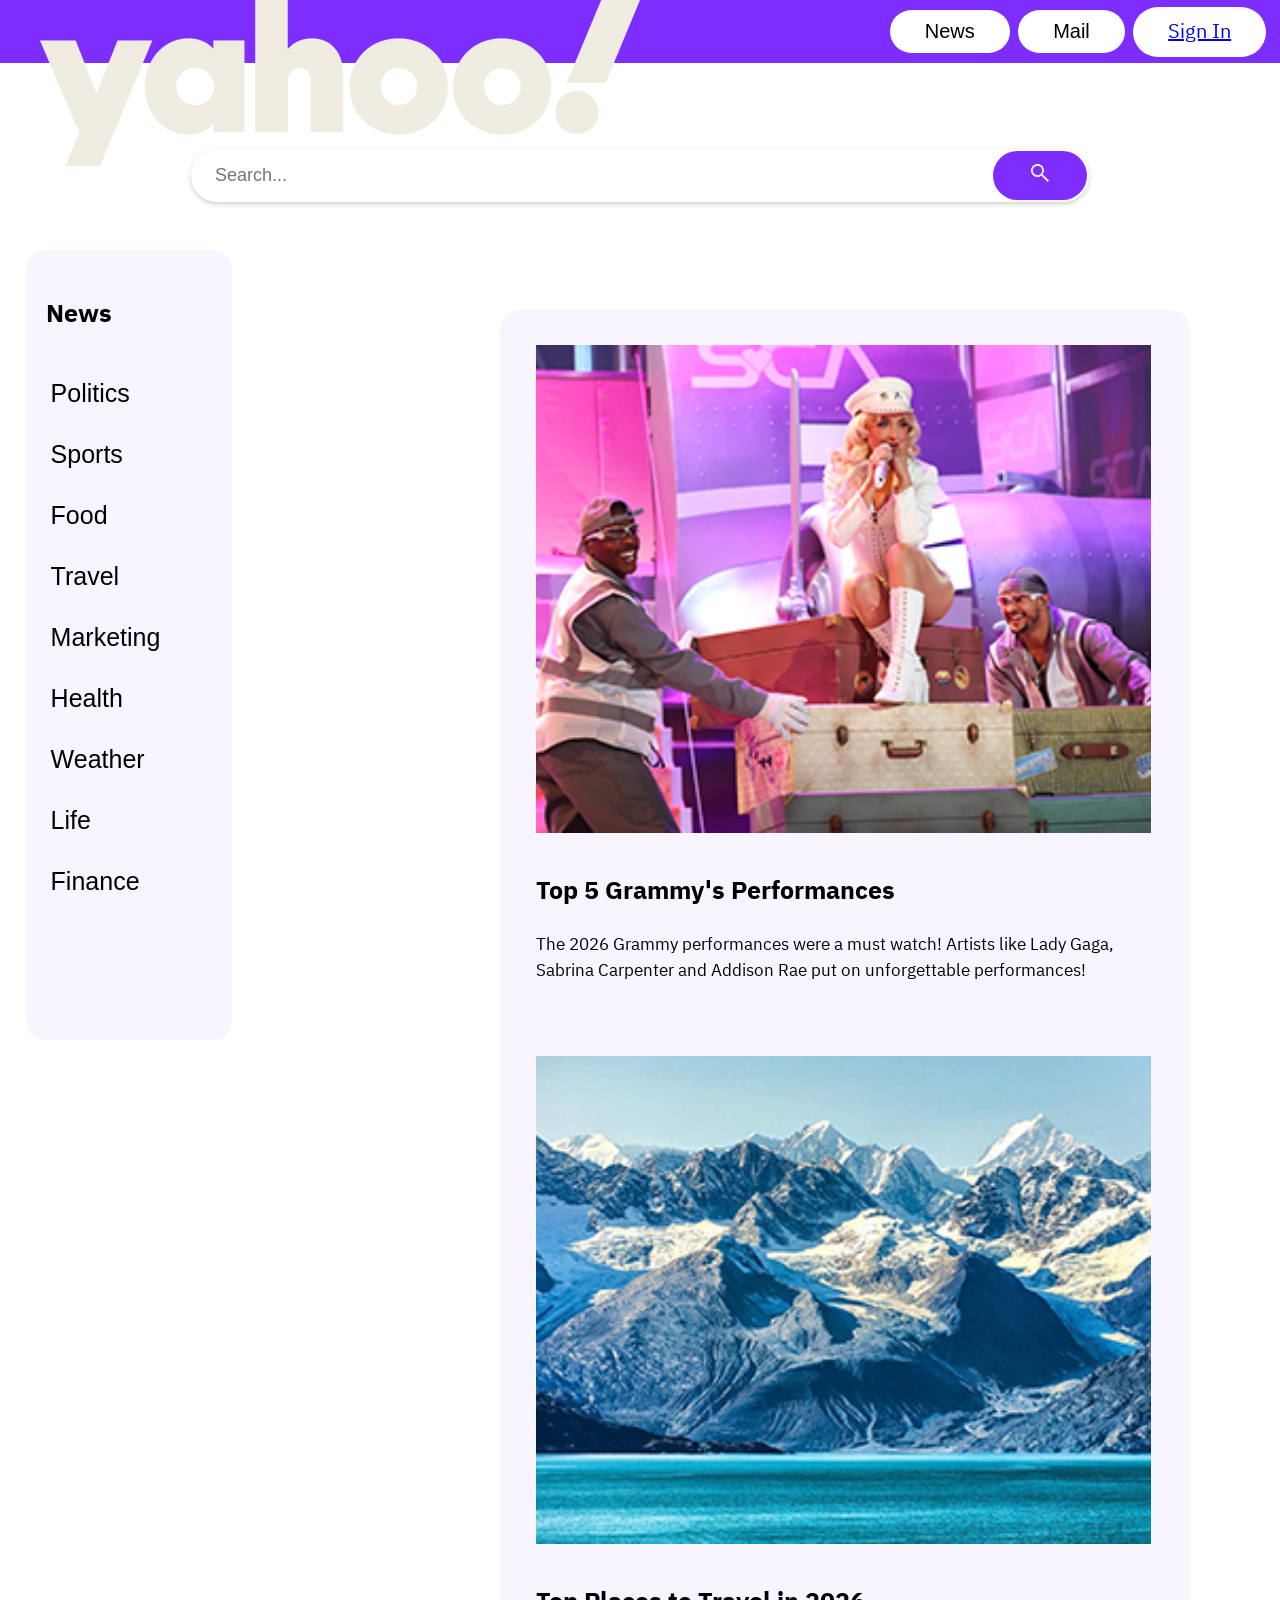
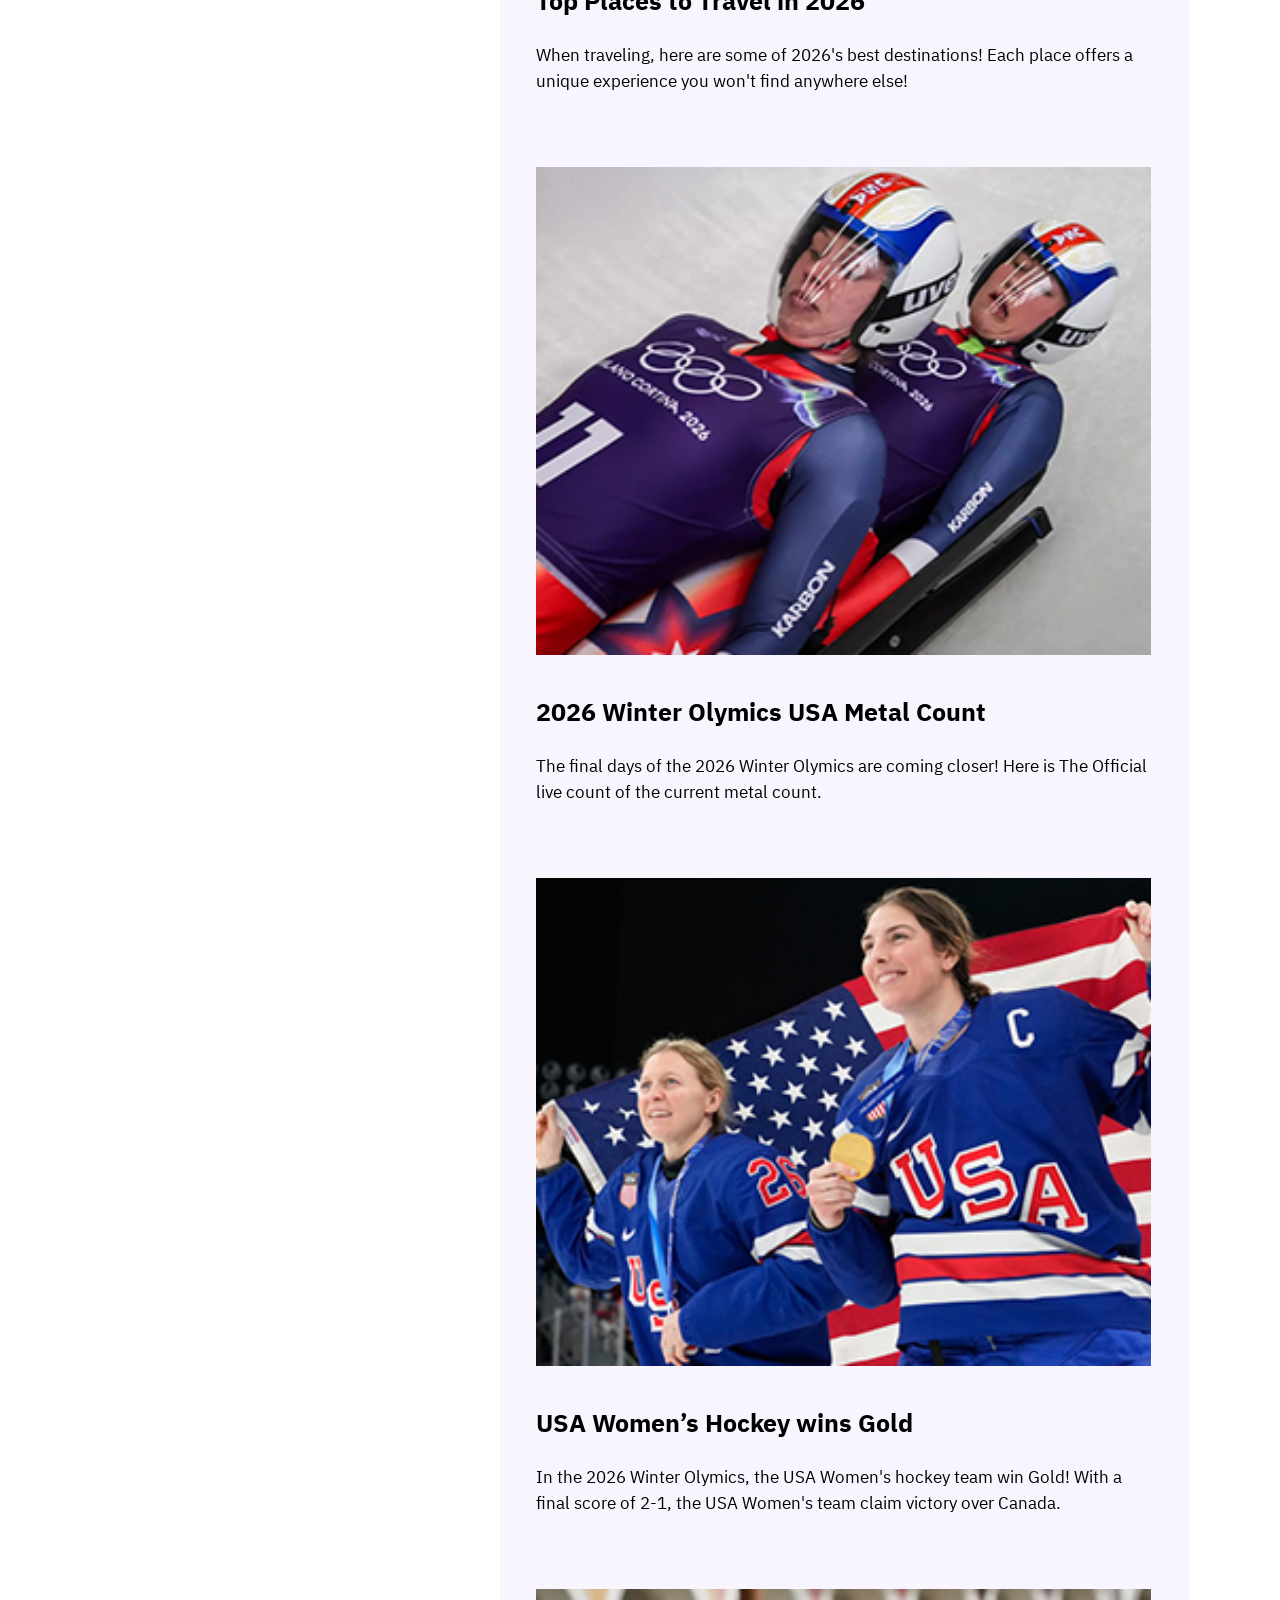
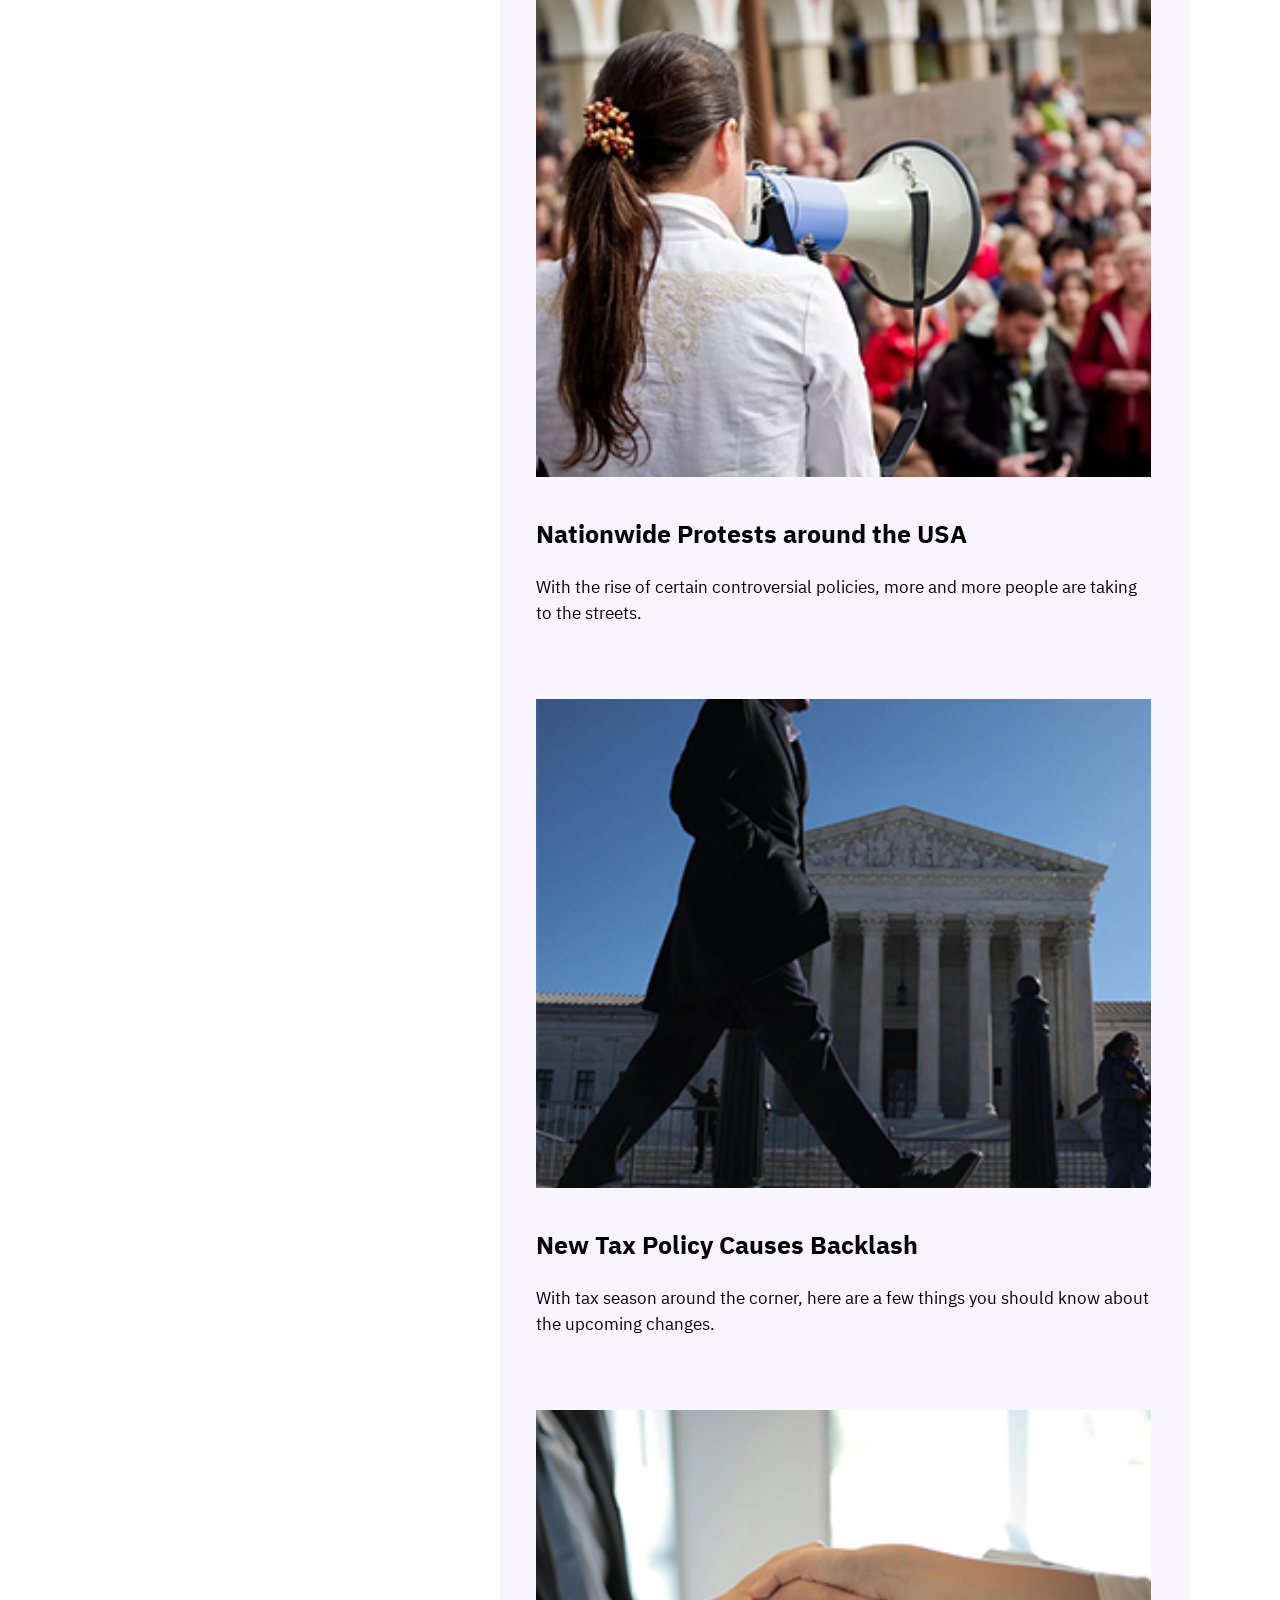
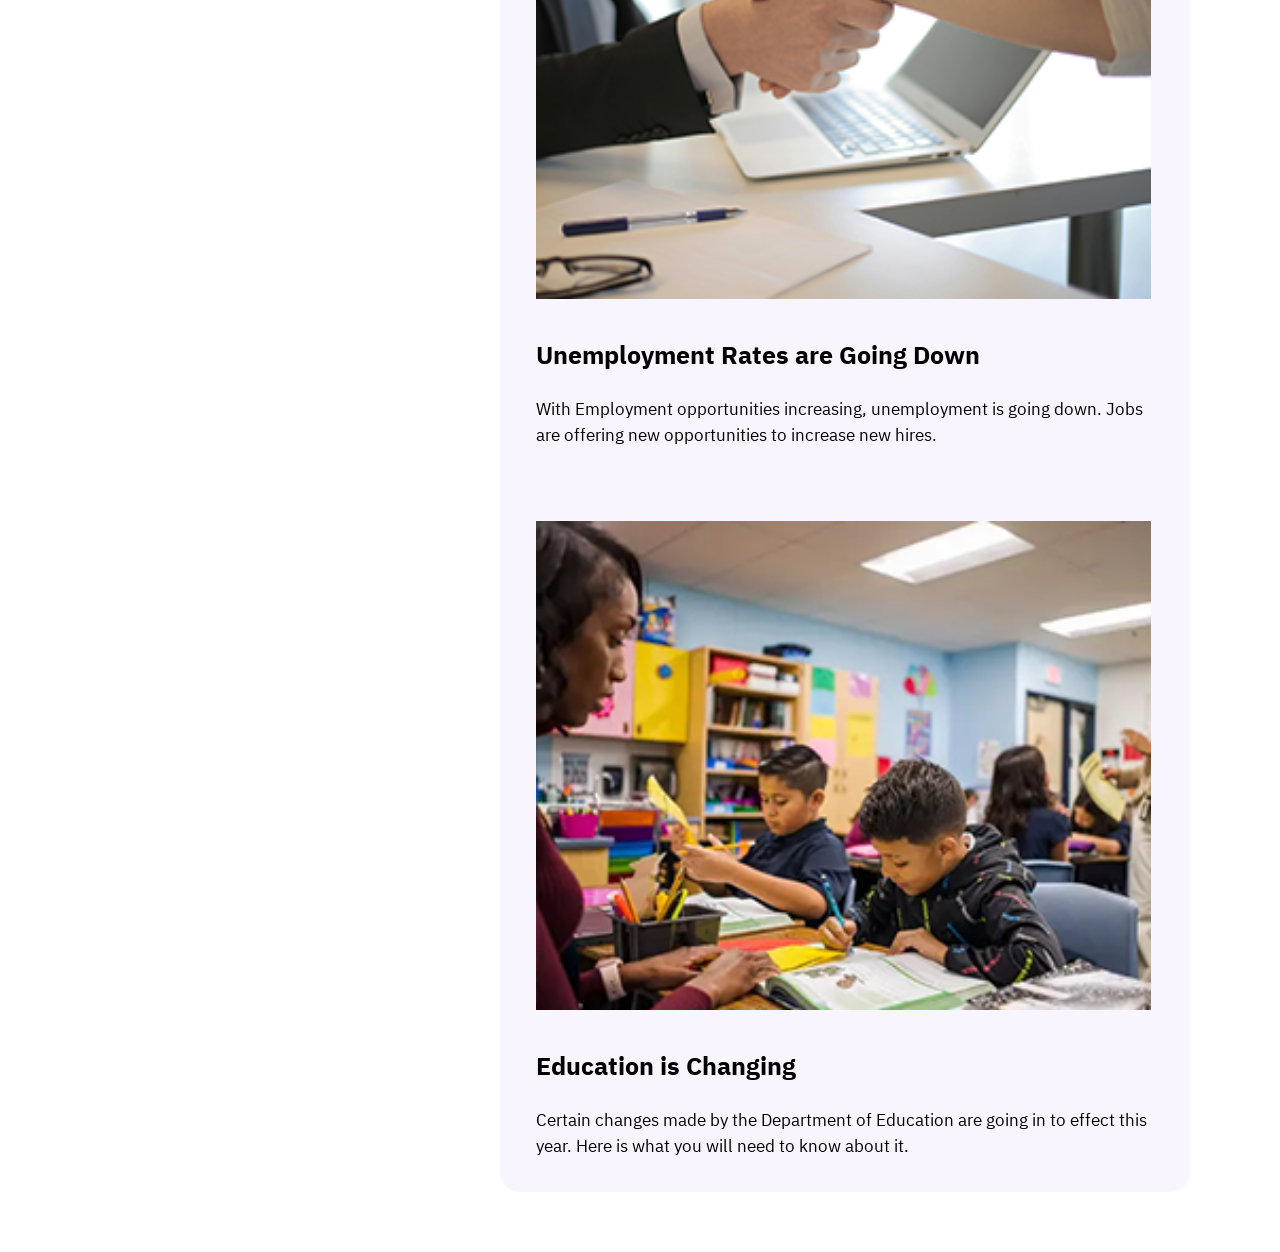
==== commit e508fc5d: "Change Sign In button to a link for signup page" ====
--- a/index.html
+++ b/index.html
@@ -12,7 +12,7 @@
         <div class="headertitle"><img src="images/yahoologo.png" alt="Yahoo!"></div>
         <div class="headerbutton"> <button class="button1"> News</button></div>
         <div class="headerbutton"> <button class="button1">Mail</button></div>
-        <div class="headericon"><button class="button1">Sign In</button></div>
+        <div class="headericon"><a href="signup.html" class="button1">Sign In</a></div>
     </div>
 
 
